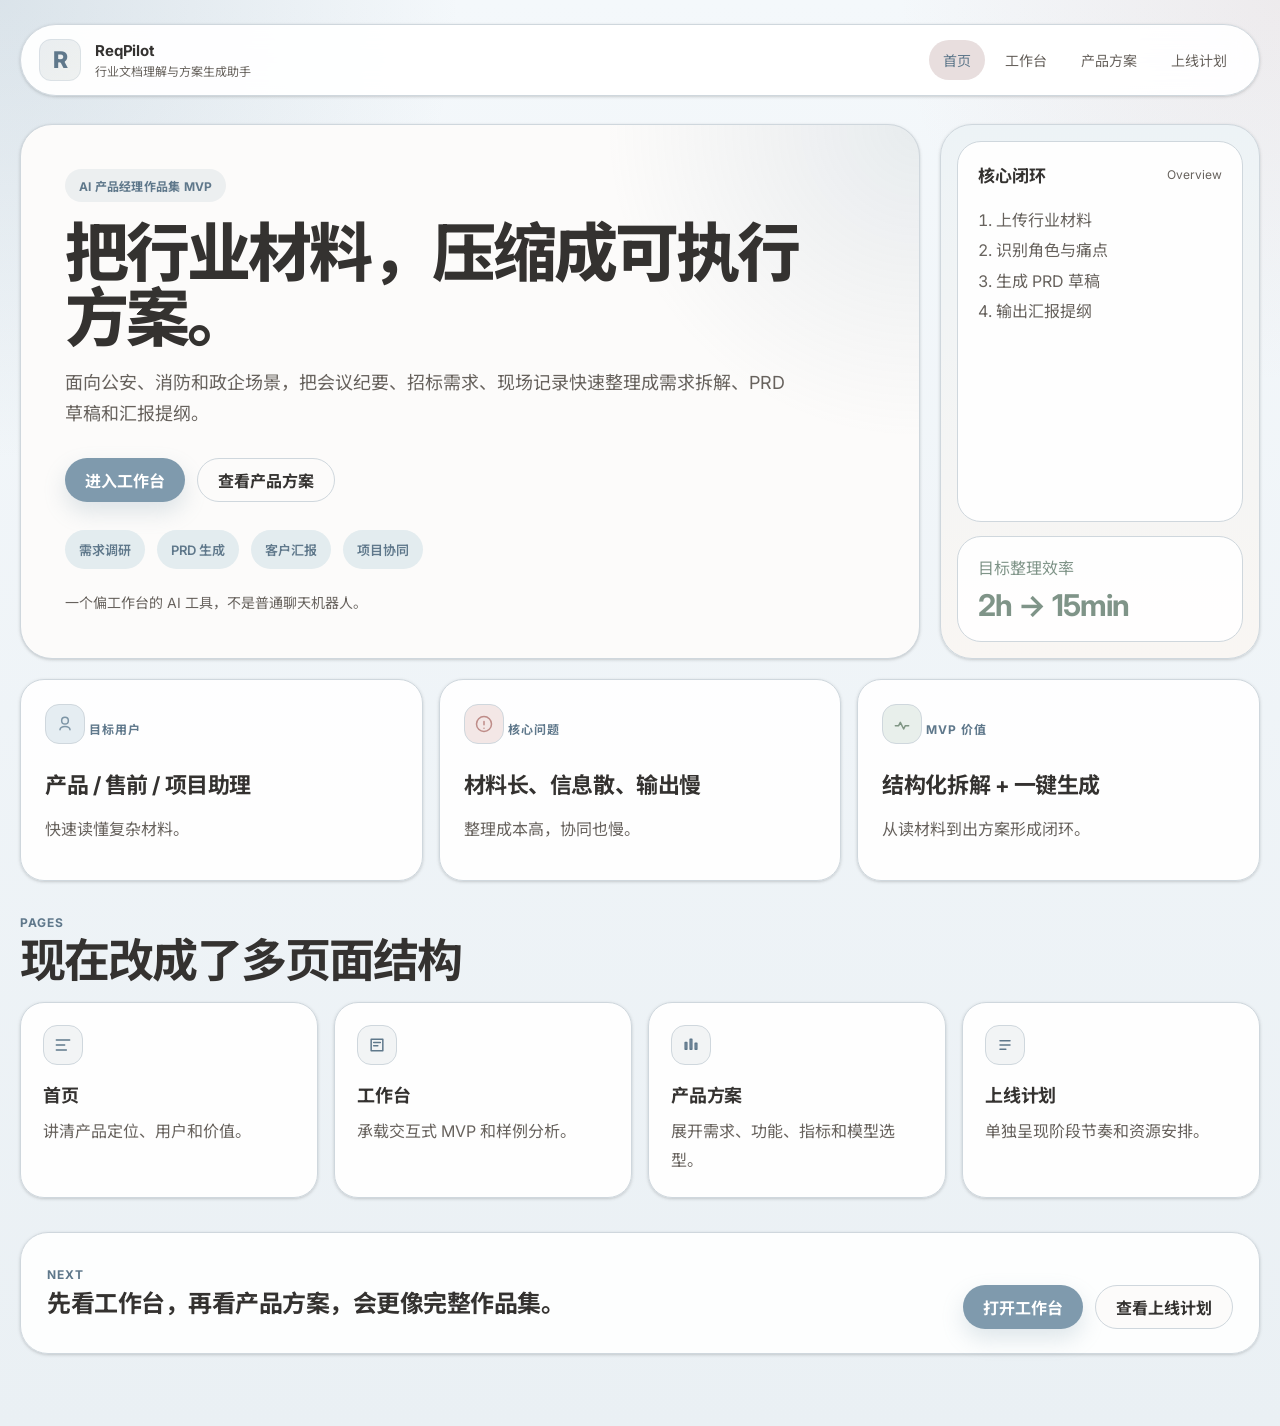
==== reqpilot-mvp/index.html @ fccddc7f "Add files via upload" ====
<!DOCTYPE html>
<html lang="zh-CN">
<head>
  <meta charset="UTF-8" />
  <meta name="viewport" content="width=device-width, initial-scale=1.0" />
  <title>ReqPilot | 行业文档理解与方案生成助手</title>
  <meta
    name="description"
    content="ReqPilot 是一个面向政企、公安、消防场景的行业文档理解与方案生成助手。"
  />
  <link rel="preconnect" href="https://fonts.googleapis.com" />
  <link rel="preconnect" href="https://fonts.gstatic.com" crossorigin />
  <link
    href="https://fonts.googleapis.com/css2?family=Inter:wght@400;500;600;700;800&family=Noto+Sans+SC:wght@400;500;700;900&display=swap"
    rel="stylesheet"
  />
  <link rel="stylesheet" href="./styles.css" />
</head>
<body>
  <div class="page-shell">
    <header class="topbar">
      <div class="brand">
        <div class="brand-mark">R</div>
        <div>
          <p>ReqPilot</p>
          <span>行业文档理解与方案生成助手</span>
        </div>
      </div>
      <nav class="topnav">
        <a class="is-current" href="./index.html">首页</a>
        <a href="./workspace.html">工作台</a>
        <a href="./product.html">产品方案</a>
        <a href="./roadmap.html">上线计划</a>
      </nav>
    </header>

    <main>
      <section class="hero">
        <div class="hero-copy">
          <div class="eyebrow">AI 产品经理作品集 MVP</div>
          <h1>把行业材料，压缩成可执行方案。</h1>
          <p class="hero-summary">
            面向公安、消防和政企场景，把会议纪要、招标需求、现场记录快速整理成需求拆解、PRD 草稿和汇报提纲。
          </p>
          <div class="hero-actions">
            <a class="button primary" href="./workspace.html">进入工作台</a>
            <a class="button secondary" href="./product.html">查看产品方案</a>
          </div>
          <div class="hero-chips">
            <span>需求调研</span>
            <span>PRD 生成</span>
            <span>客户汇报</span>
            <span>项目协同</span>
          </div>
          <div class="hero-footnote">
            一个偏工作台的 AI 工具，不是普通聊天机器人。
          </div>
        </div>

        <aside class="hero-panel">
          <div class="hero-panel-card">
            <div class="panel-header">
              <strong>核心闭环</strong>
              <span>Overview</span>
            </div>
            <ol>
              <li>上传行业材料</li>
              <li>识别角色与痛点</li>
              <li>生成 PRD 草稿</li>
              <li>输出汇报提纲</li>
            </ol>
          </div>
          <div class="hero-panel-meter">
            <span>目标整理效率</span>
            <strong>2h → 15min</strong>
          </div>
        </aside>
      </section>

      <section class="signal-grid">
        <article class="signal-card">
          <div class="signal-icon icon-user">
            <svg viewBox="0 0 24 24" aria-hidden="true"><path d="M12 12a4 4 0 1 0-4-4 4 4 0 0 0 4 4M6 19c0-2.3 2.7-4 6-4s6 1.7 6 4"/></svg>
          </div>
          <span>目标用户</span>
          <strong>产品 / 售前 / 项目助理</strong>
          <p>快速读懂复杂材料。</p>
        </article>
        <article class="signal-card">
          <div class="signal-icon icon-pain">
            <svg viewBox="0 0 24 24" aria-hidden="true"><path d="M12 9v4M12 17h.01M12 3a9 9 0 1 0 9 9 9 9 0 0 0-9-9Z"/></svg>
          </div>
          <span>核心问题</span>
          <strong>材料长、信息散、输出慢</strong>
          <p>整理成本高，协同也慢。</p>
        </article>
        <article class="signal-card">
          <div class="signal-icon icon-value">
            <svg viewBox="0 0 24 24" aria-hidden="true"><path d="M4 14h4l2-4 4 8 2-4h4"/></svg>
          </div>
          <span>MVP 价值</span>
          <strong>结构化拆解 + 一键生成</strong>
          <p>从读材料到出方案形成闭环。</p>
        </article>
      </section>

      <section class="content-section">
        <div class="section-heading">
          <div>
            <p class="section-kicker">Pages</p>
            <h2>现在改成了多页面结构</h2>
          </div>
        </div>

        <div class="bullet-grid">
          <article class="section-card">
            <div class="logic-icon">
              <svg viewBox="0 0 24 24" aria-hidden="true"><path d="M4 6h16M4 12h10M4 18h12"/></svg>
            </div>
            <strong>首页</strong>
            <p>讲清产品定位、用户和价值。</p>
          </article>
          <article class="section-card">
            <div class="logic-icon">
              <svg viewBox="0 0 24 24" aria-hidden="true"><path d="M5 5h14v14H5zM8 9h8M8 13h5"/></svg>
            </div>
            <strong>工作台</strong>
            <p>承载交互式 MVP 和样例分析。</p>
          </article>
          <article class="section-card">
            <div class="logic-icon">
              <svg viewBox="0 0 24 24" aria-hidden="true"><path d="M5 17h2V9H5zm6 0h2V5h-2zm6 0h2v-7h-2z"/></svg>
            </div>
            <strong>产品方案</strong>
            <p>展开需求、功能、指标和模型选型。</p>
          </article>
          <article class="section-card">
            <div class="logic-icon">
              <svg viewBox="0 0 24 24" aria-hidden="true"><path d="M6 7h12M6 12h12M6 17h7"/></svg>
            </div>
            <strong>上线计划</strong>
            <p>单独呈现阶段节奏和资源安排。</p>
          </article>
        </div>
      </section>

      <section class="cta-band">
        <div>
          <p class="section-kicker">Next</p>
          <h3>先看工作台，再看产品方案，会更像完整作品集。</h3>
        </div>
        <div class="hero-actions">
          <a class="button primary" href="./workspace.html">打开工作台</a>
          <a class="button secondary" href="./roadmap.html">查看上线计划</a>
        </div>
      </section>
    </main>
  </div>
</body>
</html>
---- reqpilot-mvp/styles.css ----
:root {
  --bg: #eaf0f4;
  --surface: #fcfbfa;
  --surface-alt: #e8edf1;
  --surface-soft: #eef3f1;
  --text: #343230;
  --muted: #67625d;
  --line: #cfd7dd;
  --line-strong: #bdc6ce;
  --blue: #7f9aad;
  --blue-deep: #5f788b;
  --green: #7f9488;
  --yellow: #c7ad8d;
  --red: #be8c88;
  --shadow-sm: 0 1px 2px rgba(60, 64, 67, 0.12), 0 1px 3px 1px rgba(60, 64, 67, 0.08);
  --shadow-md: 0 2px 6px rgba(60, 64, 67, 0.16), 0 8px 24px rgba(60, 64, 67, 0.08);
  --radius-xl: 28px;
  --radius-lg: 20px;
  --radius-md: 14px;
  --radius-sm: 10px;
}

* {
  box-sizing: border-box;
}

html {
  scroll-behavior: smooth;
}

body {
  margin: 0;
  min-height: 100vh;
  color: var(--text);
  background:
    radial-gradient(circle at top left, rgba(127, 154, 173, 0.22), transparent 24%),
    radial-gradient(circle at top right, rgba(190, 140, 136, 0.12), transparent 20%),
    linear-gradient(180deg, #f4f8fb 0%, var(--bg) 100%);
  font-family: "Inter", "Noto Sans SC", "Segoe UI", sans-serif;
}

button,
input,
select,
textarea {
  font: inherit;
}

button {
  cursor: pointer;
  border: 0;
}

a {
  color: inherit;
  text-decoration: none;
}

.page-shell {
  width: min(1240px, calc(100vw - 40px));
  margin: 0 auto;
  padding: 24px 0 72px;
}

.topbar,
.signal-card,
.input-panel,
.output-panel,
.logic-card,
.ops-card,
.timeline article,
.hero-copy,
.hero-panel {
  background: rgba(255, 255, 255, 0.94);
  border: 1px solid var(--line);
  box-shadow: var(--shadow-sm);
}

.topbar {
  position: sticky;
  top: 16px;
  z-index: 20;
  display: flex;
  align-items: center;
  justify-content: space-between;
  gap: 20px;
  margin-bottom: 28px;
  padding: 14px 18px;
  border-radius: 999px;
  backdrop-filter: blur(14px);
}

.brand {
  display: flex;
  align-items: center;
  gap: 14px;
}

.brand-mark {
  position: relative;
  display: grid;
  width: 42px;
  height: 42px;
  place-items: center;
  border-radius: 12px;
  color: var(--blue-deep);
  background: linear-gradient(135deg, rgba(125, 149, 166, 0.16), rgba(127, 149, 132, 0.12));
  font-size: 23px;
  font-weight: 800;
}

.brand-mark::after {
  content: "";
  position: absolute;
  inset: 0;
  border-radius: inherit;
  border: 1px solid rgba(125, 149, 166, 0.16);
}

.brand p,
.brand span,
.eyebrow,
.signal-card span,
.panel-header span,
.section-kicker,
.ops-card span,
.timeline article span {
  margin: 0;
}

.brand p {
  font-size: 15px;
  font-weight: 700;
  letter-spacing: -0.01em;
}

.brand span {
  color: var(--muted);
  font-size: 12px;
}

.topnav {
  display: flex;
  gap: 6px;
}

.topnav a {
  padding: 10px 14px;
  border-radius: 999px;
  color: var(--muted);
  font-size: 14px;
  transition: background 0.18s ease, color 0.18s ease;
}

.topnav a:hover {
  color: var(--blue);
  background: #edf1f4;
}

.topnav a.is-current {
  color: var(--blue-deep);
  background: #e8dede;
}

.hero {
  display: grid;
  grid-template-columns: minmax(0, 1.28fr) 320px;
  gap: 20px;
  align-items: stretch;
  margin-bottom: 20px;
}

.hero-copy,
.hero-panel {
  border-radius: 32px;
}

.hero-copy {
  padding: 44px;
  background:
    radial-gradient(circle at top right, rgba(127, 154, 173, 0.16), transparent 30%),
    var(--surface);
}

.eyebrow {
  display: inline-flex;
  padding: 8px 14px;
  border-radius: 999px;
  color: var(--blue-deep);
  background: rgba(125, 149, 166, 0.12);
  font-size: 12px;
  font-weight: 700;
  letter-spacing: 0.02em;
}

.hero h1 {
  margin: 18px 0 16px;
  max-width: 760px;
  font-size: clamp(40px, 5vw, 68px);
  line-height: 1.02;
  letter-spacing: -0.045em;
  font-weight: 800;
}

.hero-summary {
  max-width: 720px;
  margin: 0;
  color: var(--muted);
  font-size: 18px;
  line-height: 1.75;
}

.hero-actions,
.hero-chips,
.sample-switches,
.output-tabs,
.quick-actions {
  display: flex;
  flex-wrap: wrap;
  gap: 12px;
}

.hero-actions {
  margin-top: 28px;
}

.button {
  display: inline-flex;
  align-items: center;
  justify-content: center;
  min-height: 44px;
  padding: 0 20px;
  border-radius: 999px;
  font-weight: 700;
  transition: transform 0.18s ease, box-shadow 0.18s ease, background 0.18s ease, border-color 0.18s ease;
}

.button:hover,
.sample-btn:hover,
.tab:hover,
.upload-button:hover {
  transform: translateY(-1px);
}

.button.primary {
  color: white;
  background: var(--blue);
  box-shadow: 0 10px 22px rgba(127, 154, 173, 0.24);
}

.button.primary:hover {
  background: var(--blue-deep);
}

.button.secondary,
.button.ghost,
.sample-btn,
.tab,
.upload-button {
  border: 1px solid var(--line);
  background: rgba(252, 251, 250, 0.96);
}

.button.secondary {
  color: var(--text);
}

.button.ghost {
  color: var(--muted);
}

.hero-chips {
  margin-top: 28px;
}

.hero-footnote {
  margin-top: 22px;
  color: var(--muted);
  font-size: 14px;
  line-height: 1.7;
}

.hero-chips span,
.sample-btn,
.tab,
.upload-button {
  padding: 10px 14px;
  border-radius: 999px;
  font-size: 13px;
  font-weight: 600;
}

.hero-chips span {
  color: var(--blue-deep);
  background: #e3ecef;
}

.hero-panel {
  display: grid;
  grid-template-rows: 1fr auto;
  gap: 14px;
  padding: 16px;
  background: linear-gradient(180deg, #edf3f6 0%, #f9f6f3 100%);
}

.hero-panel-card,
.hero-panel-meter {
  border: 1px solid var(--line);
  border-radius: 24px;
  background: rgba(255, 255, 255, 0.94);
}

.hero-panel-card {
  padding: 20px;
}

.panel-header {
  display: flex;
  align-items: center;
  justify-content: space-between;
  margin-bottom: 18px;
}

.panel-header strong {
  font-size: 17px;
}

.panel-header span {
  color: var(--muted);
  font-size: 12px;
}

.hero-panel-card ol {
  margin: 0;
  padding-left: 18px;
  color: var(--muted);
  line-height: 1.9;
}

.hero-panel-meter {
  padding: 18px 20px;
  color: var(--green);
}

.hero-panel-meter strong {
  display: block;
  margin-top: 8px;
  font-size: 30px;
  letter-spacing: -0.03em;
}

.signal-grid,
.logic-grid,
.ops-grid {
  display: grid;
  gap: 16px;
}

.signal-grid {
  grid-template-columns: repeat(3, minmax(0, 1fr));
  margin-bottom: 30px;
}

.signal-card,
.logic-card,
.ops-card,
.input-panel,
.output-panel,
.timeline article {
  border-radius: 24px;
}

.signal-card {
  padding: 24px;
}

.signal-card span {
  color: var(--blue-deep);
  font-size: 12px;
  font-weight: 700;
  letter-spacing: 0.08em;
  text-transform: uppercase;
}

.signal-card strong {
  display: block;
  margin: 12px 0 8px;
  font-size: 22px;
  line-height: 1.25;
  letter-spacing: -0.02em;
}

.signal-icon,
.logic-icon {
  display: inline-grid;
  width: 40px;
  height: 40px;
  place-items: center;
  margin-bottom: 16px;
  border-radius: 14px;
  border: 1px solid var(--line);
  background: #f2f4f5;
  color: var(--blue-deep);
}

.signal-icon svg,
.logic-icon svg {
  width: 20px;
  height: 20px;
  fill: none;
  stroke: currentColor;
  stroke-width: 1.8;
  stroke-linecap: round;
  stroke-linejoin: round;
}

.icon-user {
  color: #7d95a6;
  background: #e5edf2;
}

.icon-pain {
  color: #be8c88;
  background: #f3e7e6;
}

.icon-value {
  color: #7f9584;
  background: #e8efeb;
}

.signal-card p,
.logic-card p,
.ops-card p,
.upload-hint,
.summary-banner small,
.editable-sheet,
.timeline article p,
#analysis-cards li,
.ops-card li {
  color: var(--muted);
}

.workspace,
.logic,
.launch-plan {
  margin-top: 34px;
}

.page-hero {
  display: flex;
  align-items: flex-end;
  justify-content: space-between;
  gap: 24px;
  margin-bottom: 24px;
  padding: 8px 2px 0;
}

.page-hero h1 {
  margin: 6px 0 0;
  font-size: clamp(34px, 4.8vw, 58px);
  line-height: 1.04;
  letter-spacing: -0.04em;
}

.page-summary {
  max-width: 760px;
  margin: 16px 0 0;
  color: var(--muted);
  font-size: 17px;
  line-height: 1.75;
}

.content-section {
  margin-top: 34px;
}

.summary-strip {
  display: grid;
  grid-template-columns: repeat(5, minmax(0, 1fr));
  gap: 16px;
  margin-bottom: 22px;
}

.mini-stat {
  padding: 18px 20px;
  border: 1px solid var(--line);
  border-radius: 20px;
  background: rgba(255, 255, 255, 0.95);
  box-shadow: var(--shadow-sm);
}

.mini-stat span {
  display: block;
  color: var(--muted);
  font-size: 12px;
  font-weight: 700;
  letter-spacing: 0.06em;
  text-transform: uppercase;
}

.mini-stat strong {
  display: block;
  margin-top: 10px;
  font-size: 24px;
  line-height: 1.2;
  letter-spacing: -0.02em;
}

.bullet-grid {
  display: grid;
  grid-template-columns: repeat(4, minmax(0, 1fr));
  gap: 16px;
}

.section-card {
  padding: 22px;
  border: 1px solid var(--line);
  border-radius: 24px;
  background: rgba(255, 255, 255, 0.95);
  box-shadow: var(--shadow-sm);
}

.section-card strong {
  display: block;
  margin-bottom: 10px;
  font-size: 18px;
  letter-spacing: -0.01em;
}

.section-card p {
  margin: 0;
  color: var(--muted);
  line-height: 1.8;
}

.cta-band {
  display: flex;
  align-items: center;
  justify-content: space-between;
  gap: 20px;
  margin-top: 34px;
  padding: 24px 26px;
  border: 1px solid var(--line);
  border-radius: 28px;
  background: rgba(255, 255, 255, 0.92);
  box-shadow: var(--shadow-sm);
}

.cta-band h3 {
  margin: 6px 0 0;
  font-size: 24px;
  line-height: 1.3;
  letter-spacing: -0.02em;
}

.section-heading {
  display: flex;
  align-items: flex-end;
  justify-content: space-between;
  gap: 20px;
  margin-bottom: 18px;
}

.section-kicker {
  color: var(--blue-deep);
  font-size: 12px;
  font-weight: 700;
  letter-spacing: 0.08em;
  text-transform: uppercase;
}

.section-heading h2 {
  margin: 6px 0 0;
  font-size: clamp(30px, 4vw, 46px);
  line-height: 1.05;
  letter-spacing: -0.04em;
}

.workspace-grid {
  display: grid;
  grid-template-columns: 400px minmax(0, 1fr);
  gap: 16px;
  align-items: start;
}

.input-panel,
.output-panel {
  padding: 22px;
}

.panel-toolbar {
  display: flex;
  align-items: center;
  justify-content: space-between;
  gap: 12px;
  margin-bottom: 18px;
}

.panel-toolbar-tight {
  margin-bottom: 14px;
}

.result-actions {
  display: flex;
  flex-wrap: wrap;
  gap: 10px;
}

.compact-btn {
  min-height: 38px;
  padding: 0 14px;
  font-size: 13px;
}

.field-group {
  margin-bottom: 16px;
}

.field-group label {
  display: block;
  margin-bottom: 8px;
  font-size: 14px;
  font-weight: 600;
}

input[type="password"],
select,
textarea {
  width: 100%;
  border: 1px solid var(--line);
  border-radius: 16px;
  background: rgba(255, 255, 255, 0.98);
  padding: 14px 16px;
  color: var(--text);
}

input[type="password"]:focus,
select:focus,
textarea:focus {
  outline: 2px solid rgba(125, 149, 166, 0.18);
  border-color: rgba(125, 149, 166, 0.48);
}

textarea {
  min-height: 340px;
  resize: vertical;
  line-height: 1.75;
}

.upload-button {
  position: relative;
  overflow: hidden;
  color: var(--text);
}

.upload-button input {
  position: absolute;
  inset: 0;
  opacity: 0;
  cursor: pointer;
}

.upload-hint {
  margin-top: 14px;
  font-size: 13px;
  line-height: 1.75;
}

.inline-options {
  display: flex;
  align-items: center;
  justify-content: space-between;
  gap: 12px;
  margin-bottom: 16px;
}

.check-row {
  display: inline-flex;
  align-items: center;
  gap: 8px;
  color: var(--muted);
  font-size: 13px;
}

.check-row input {
  accent-color: var(--blue);
}

.output-tabs {
  margin-bottom: 16px;
}

.tab {
  color: var(--muted);
}

.tab.is-active {
  color: var(--blue-deep);
  border-color: rgba(127, 154, 173, 0.34);
  background: rgba(127, 154, 173, 0.16);
}

.tab-panel {
  display: none;
}

.tab-panel.is-active {
  display: block;
}

.summary-banner {
  display: flex;
  align-items: flex-start;
  justify-content: space-between;
  gap: 14px;
  margin-bottom: 16px;
  padding: 18px 20px;
  border-radius: 20px;
  background: linear-gradient(135deg, rgba(127, 154, 173, 0.15), rgba(243, 231, 230, 0.45));
  border: 1px solid rgba(127, 154, 173, 0.2);
}

.summary-banner span {
  display: block;
  margin-bottom: 8px;
  color: var(--blue-deep);
  font-size: 12px;
  font-weight: 700;
}

.summary-banner strong {
  display: block;
  font-size: 24px;
  line-height: 1.25;
  letter-spacing: -0.02em;
}

.model-hint {
  margin-bottom: 14px;
  padding: 14px 16px;
  border: 1px solid rgba(127, 154, 173, 0.2);
  border-radius: 16px;
  background: rgba(255, 255, 255, 0.9);
  color: var(--muted);
  line-height: 1.75;
}

.card-grid {
  display: grid;
  grid-template-columns: repeat(2, minmax(0, 1fr));
  gap: 14px;
}

.result-card {
  padding: 18px;
  border: 1px solid var(--line);
  border-radius: 20px;
  background: rgba(255, 255, 255, 0.97);
}

.result-card header {
  display: flex;
  align-items: center;
  justify-content: space-between;
  gap: 12px;
  margin-bottom: 12px;
}

.result-card strong {
  font-size: 17px;
}

.result-card span {
  color: var(--blue-deep);
  font-size: 12px;
  font-weight: 700;
}

.result-card ul {
  margin: 0;
  padding-left: 18px;
  line-height: 1.85;
}

.evidence-panel {
  display: grid;
  grid-template-columns: repeat(2, minmax(0, 1fr));
  gap: 14px;
  margin-top: 14px;
}

.evidence-card {
  padding: 18px;
  border: 1px dashed var(--line-strong);
  border-radius: 20px;
  background: rgba(255, 255, 255, 0.88);
}

.evidence-card span {
  display: block;
  margin-bottom: 8px;
  color: var(--blue-deep);
  font-size: 12px;
  font-weight: 700;
  letter-spacing: 0.06em;
  text-transform: uppercase;
}

.evidence-card p {
  margin: 0;
  color: var(--muted);
  line-height: 1.75;
}

.editable-sheet {
  min-height: 540px;
  border: 1px solid var(--line);
  border-radius: 20px;
  background: rgba(255, 255, 255, 0.98);
  padding: 22px;
  white-space: pre-wrap;
  line-height: 1.9;
}

.editable-sheet:focus {
  outline: 2px solid rgba(125, 149, 166, 0.18);
  border-color: rgba(125, 149, 166, 0.4);
}

.ops-grid {
  grid-template-columns: repeat(2, minmax(0, 1fr));
}

.ops-card {
  padding: 20px;
}

.ops-card span {
  display: block;
  color: var(--blue-deep);
  font-size: 12px;
  font-weight: 700;
  letter-spacing: 0.08em;
  text-transform: uppercase;
}

.ops-card strong {
  display: block;
  margin: 10px 0;
  font-size: 22px;
  line-height: 1.24;
  letter-spacing: -0.02em;
}

.ops-card ul {
  margin: 12px 0 0;
  padding-left: 18px;
  line-height: 1.85;
}

.logic-grid {
  grid-template-columns: repeat(4, minmax(0, 1fr));
}

.logic-card {
  padding: 20px;
}

.logic-card strong {
  display: block;
  margin-bottom: 10px;
  font-size: 18px;
  letter-spacing: -0.01em;
}

.logic-card p {
  margin: 0;
}

.timeline {
  display: grid;
  grid-template-columns: repeat(4, minmax(0, 1fr));
  gap: 16px;
}

.timeline article {
  padding: 22px;
}

.timeline article span {
  display: inline-block;
  padding: 8px 12px;
  border-radius: 999px;
  color: var(--green);
  background: rgba(127, 149, 132, 0.14);
  font-size: 12px;
  font-weight: 700;
}

.timeline article strong {
  display: block;
  margin: 16px 0 10px;
  font-size: 22px;
  letter-spacing: -0.02em;
}

.toast {
  position: fixed;
  right: 20px;
  bottom: 20px;
  padding: 12px 16px;
  border-radius: 14px;
  color: white;
  background: #1f1f1f;
  box-shadow: var(--shadow-md);
  opacity: 0;
  transform: translateY(16px);
  transition: opacity 0.2s ease, transform 0.2s ease;
}

.toast.show {
  opacity: 1;
  transform: translateY(0);
}

@media (max-width: 1120px) {
  .workspace-grid,
  .hero {
    grid-template-columns: 1fr;
  }

  .summary-strip,
  .signal-grid,
  .bullet-grid,
  .logic-grid,
  .timeline,
  .ops-grid {
    grid-template-columns: repeat(2, minmax(0, 1fr));
  }

  .page-hero,
  .cta-band {
    flex-direction: column;
    align-items: flex-start;
  }
}

@media (max-width: 760px) {
  .page-shell {
    width: min(100vw - 24px, 1240px);
    padding-top: 12px;
  }

  .topbar,
  .section-heading {
    flex-direction: column;
    align-items: flex-start;
    border-radius: 24px;
  }

  .hero-copy,
  .input-panel,
  .output-panel {
    padding: 18px;
  }

  .signal-grid,
  .bullet-grid,
  .logic-grid,
  .timeline,
  .card-grid,
  .summary-strip,
  .evidence-panel,
  .ops-grid {
    grid-template-columns: 1fr;
  }

  .topnav {
    flex-wrap: wrap;
  }
}
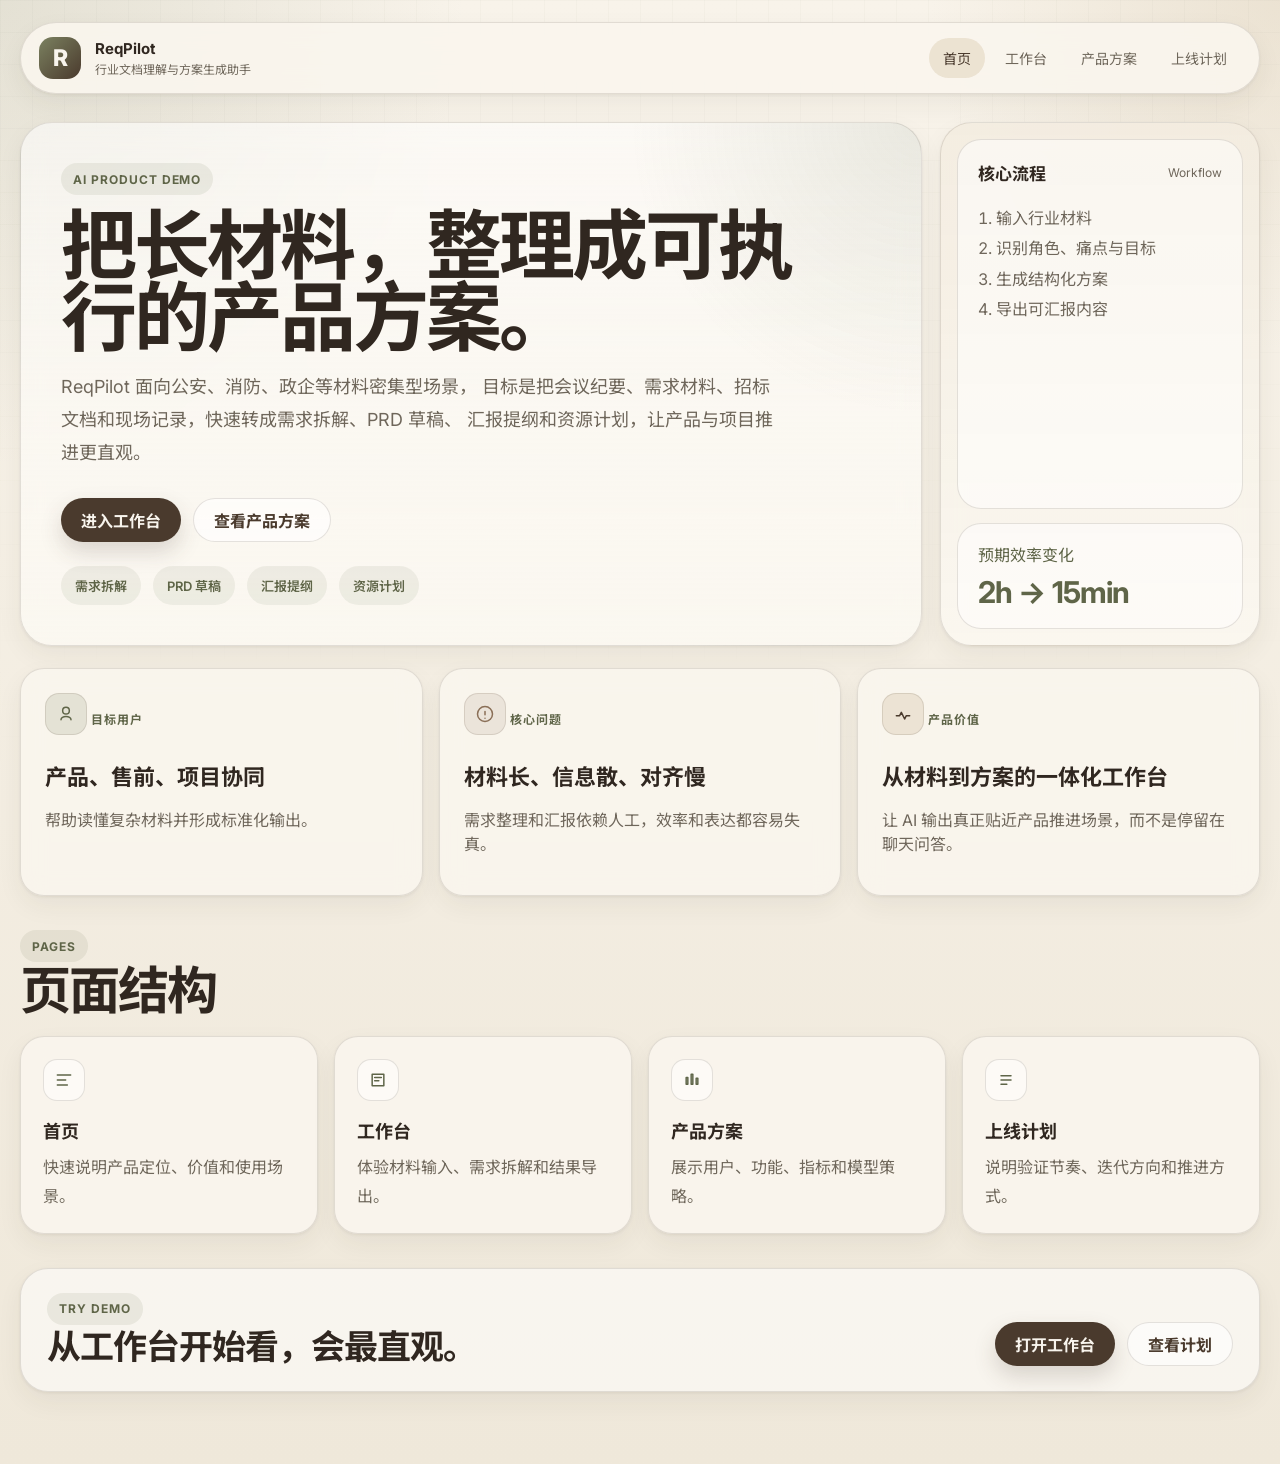
==== commit 4c59535a: "Add files via upload" ====
--- a/reqpilot-mvp/index.html
+++ b/reqpilot-mvp/index.html
@@ -6,12 +6,12 @@
   <title>ReqPilot | 行业文档理解与方案生成助手</title>
   <meta
     name="description"
-    content="ReqPilot 是一个面向政企、公安、消防场景的行业文档理解与方案生成助手。"
+    content="ReqPilot 是一个面向政企、公安、消防等场景的行业文档理解与方案生成助手。"
   />
   <link rel="preconnect" href="https://fonts.googleapis.com" />
   <link rel="preconnect" href="https://fonts.gstatic.com" crossorigin />
   <link
-    href="https://fonts.googleapis.com/css2?family=Inter:wght@400;500;600;700;800&family=Noto+Sans+SC:wght@400;500;700;900&display=swap"
+    href="https://fonts.googleapis.com/css2?family=Cormorant+Garamond:wght@500;600;700&family=Inter:wght@400;500;600;700;800&family=Noto+Sans+SC:wght@400;500;700;900&display=swap"
     rel="stylesheet"
   />
   <link rel="stylesheet" href="./styles.css" />
@@ -37,41 +37,40 @@
     <main>
       <section class="hero">
         <div class="hero-copy">
-          <div class="eyebrow">AI 产品经理作品集 MVP</div>
-          <h1>把行业材料，压缩成可执行方案。</h1>
+          <div class="eyebrow">AI Product Demo</div>
+          <h1>把长材料，整理成可执行的产品方案。</h1>
           <p class="hero-summary">
-            面向公安、消防和政企场景，把会议纪要、招标需求、现场记录快速整理成需求拆解、PRD 草稿和汇报提纲。
+            ReqPilot 面向公安、消防、政企等材料密集型场景，
+            目标是把会议纪要、需求材料、招标文档和现场记录，快速转成需求拆解、PRD 草稿、
+            汇报提纲和资源计划，让产品与项目推进更直观。
           </p>
           <div class="hero-actions">
             <a class="button primary" href="./workspace.html">进入工作台</a>
             <a class="button secondary" href="./product.html">查看产品方案</a>
           </div>
           <div class="hero-chips">
-            <span>需求调研</span>
-            <span>PRD 生成</span>
-            <span>客户汇报</span>
-            <span>项目协同</span>
-          </div>
-          <div class="hero-footnote">
-            一个偏工作台的 AI 工具，不是普通聊天机器人。
+            <span>需求拆解</span>
+            <span>PRD 草稿</span>
+            <span>汇报提纲</span>
+            <span>资源计划</span>
           </div>
         </div>
 
         <aside class="hero-panel">
           <div class="hero-panel-card">
             <div class="panel-header">
-              <strong>核心闭环</strong>
-              <span>Overview</span>
+              <strong>核心流程</strong>
+              <span>Workflow</span>
             </div>
             <ol>
-              <li>上传行业材料</li>
-              <li>识别角色与痛点</li>
-              <li>生成 PRD 草稿</li>
-              <li>输出汇报提纲</li>
+              <li>输入行业材料</li>
+              <li>识别角色、痛点与目标</li>
+              <li>生成结构化方案</li>
+              <li>导出可汇报内容</li>
             </ol>
           </div>
           <div class="hero-panel-meter">
-            <span>目标整理效率</span>
+            <span>预期效率变化</span>
             <strong>2h → 15min</strong>
           </div>
         </aside>
@@ -83,24 +82,24 @@
             <svg viewBox="0 0 24 24" aria-hidden="true"><path d="M12 12a4 4 0 1 0-4-4 4 4 0 0 0 4 4M6 19c0-2.3 2.7-4 6-4s6 1.7 6 4"/></svg>
           </div>
           <span>目标用户</span>
-          <strong>产品 / 售前 / 项目助理</strong>
-          <p>快速读懂复杂材料。</p>
+          <strong>产品、售前、项目协同</strong>
+          <p>帮助读懂复杂材料并形成标准化输出。</p>
         </article>
         <article class="signal-card">
           <div class="signal-icon icon-pain">
             <svg viewBox="0 0 24 24" aria-hidden="true"><path d="M12 9v4M12 17h.01M12 3a9 9 0 1 0 9 9 9 9 0 0 0-9-9Z"/></svg>
           </div>
           <span>核心问题</span>
-          <strong>材料长、信息散、输出慢</strong>
-          <p>整理成本高，协同也慢。</p>
+          <strong>材料长、信息散、对齐慢</strong>
+          <p>需求整理和汇报依赖人工，效率和表达都容易失真。</p>
         </article>
         <article class="signal-card">
           <div class="signal-icon icon-value">
             <svg viewBox="0 0 24 24" aria-hidden="true"><path d="M4 14h4l2-4 4 8 2-4h4"/></svg>
           </div>
-          <span>MVP 价值</span>
-          <strong>结构化拆解 + 一键生成</strong>
-          <p>从读材料到出方案形成闭环。</p>
+          <span>产品价值</span>
+          <strong>从材料到方案的一体化工作台</strong>
+          <p>让 AI 输出真正贴近产品推进场景，而不是停留在聊天问答。</p>
         </article>
       </section>
 
@@ -108,7 +107,7 @@
         <div class="section-heading">
           <div>
             <p class="section-kicker">Pages</p>
-            <h2>现在改成了多页面结构</h2>
+            <h2>页面结构</h2>
           </div>
         </div>
 
@@ -118,40 +117,40 @@
               <svg viewBox="0 0 24 24" aria-hidden="true"><path d="M4 6h16M4 12h10M4 18h12"/></svg>
             </div>
             <strong>首页</strong>
-            <p>讲清产品定位、用户和价值。</p>
+            <p>快速说明产品定位、价值和使用场景。</p>
           </article>
           <article class="section-card">
             <div class="logic-icon">
               <svg viewBox="0 0 24 24" aria-hidden="true"><path d="M5 5h14v14H5zM8 9h8M8 13h5"/></svg>
             </div>
             <strong>工作台</strong>
-            <p>承载交互式 MVP 和样例分析。</p>
+            <p>体验材料输入、需求拆解和结果导出。</p>
           </article>
           <article class="section-card">
             <div class="logic-icon">
               <svg viewBox="0 0 24 24" aria-hidden="true"><path d="M5 17h2V9H5zm6 0h2V5h-2zm6 0h2v-7h-2z"/></svg>
             </div>
             <strong>产品方案</strong>
-            <p>展开需求、功能、指标和模型选型。</p>
+            <p>展示用户、功能、指标和模型策略。</p>
           </article>
           <article class="section-card">
             <div class="logic-icon">
               <svg viewBox="0 0 24 24" aria-hidden="true"><path d="M6 7h12M6 12h12M6 17h7"/></svg>
             </div>
             <strong>上线计划</strong>
-            <p>单独呈现阶段节奏和资源安排。</p>
+            <p>说明验证节奏、迭代方向和推进方式。</p>
           </article>
         </div>
       </section>
 
       <section class="cta-band">
         <div>
-          <p class="section-kicker">Next</p>
-          <h3>先看工作台，再看产品方案，会更像完整作品集。</h3>
+          <p class="section-kicker">Try Demo</p>
+          <h3>从工作台开始看，会最直观。</h3>
         </div>
         <div class="hero-actions">
           <a class="button primary" href="./workspace.html">打开工作台</a>
-          <a class="button secondary" href="./roadmap.html">查看上线计划</a>
+          <a class="button secondary" href="./roadmap.html">查看计划</a>
         </div>
       </section>
     </main>
--- a/reqpilot-mvp/styles.css
+++ b/reqpilot-mvp/styles.css
@@ -1,23 +1,24 @@
 :root {
-  --bg: #eaf0f4;
-  --surface: #fcfbfa;
-  --surface-alt: #e8edf1;
-  --surface-soft: #eef3f1;
-  --text: #343230;
-  --muted: #67625d;
-  --line: #cfd7dd;
-  --line-strong: #bdc6ce;
-  --blue: #7f9aad;
-  --blue-deep: #5f788b;
-  --green: #7f9488;
-  --yellow: #c7ad8d;
-  --red: #be8c88;
-  --shadow-sm: 0 1px 2px rgba(60, 64, 67, 0.12), 0 1px 3px 1px rgba(60, 64, 67, 0.08);
-  --shadow-md: 0 2px 6px rgba(60, 64, 67, 0.16), 0 8px 24px rgba(60, 64, 67, 0.08);
-  --radius-xl: 28px;
-  --radius-lg: 20px;
-  --radius-md: 14px;
-  --radius-sm: 10px;
+  --bg: #efe8da;
+  --surface: rgba(250, 246, 238, 0.9);
+  --surface-strong: #fbf8f1;
+  --surface-soft: #f2ecdf;
+  --text: #302720;
+  --muted: #6f675b;
+  --line: rgba(92, 82, 68, 0.16);
+  --line-strong: rgba(74, 58, 45, 0.24);
+  --olive: #7b8160;
+  --olive-deep: #5f6548;
+  --rice: #f3ece0;
+  --rice-deep: #dbcdb4;
+  --brown: #4a3a2d;
+  --brown-soft: #8a6f57;
+  --shadow-sm: 0 1px 3px rgba(59, 49, 40, 0.08), 0 10px 26px rgba(59, 49, 40, 0.06);
+  --shadow-md: 0 18px 44px rgba(59, 49, 40, 0.14);
+  --radius-xl: 30px;
+  --radius-lg: 24px;
+  --radius-md: 18px;
+  --radius-sm: 12px;
 }
 
 * {
@@ -33,10 +34,22 @@
   min-height: 100vh;
   color: var(--text);
   background:
-    radial-gradient(circle at top left, rgba(127, 154, 173, 0.22), transparent 24%),
-    radial-gradient(circle at top right, rgba(190, 140, 136, 0.12), transparent 20%),
-    linear-gradient(180deg, #f4f8fb 0%, var(--bg) 100%);
+    radial-gradient(circle at top left, rgba(123, 129, 96, 0.16), transparent 24%),
+    radial-gradient(circle at top right, rgba(219, 205, 180, 0.44), transparent 18%),
+    linear-gradient(180deg, #f8f3ea 0%, var(--bg) 100%);
   font-family: "Inter", "Noto Sans SC", "Segoe UI", sans-serif;
+}
+
+body::before {
+  content: "";
+  position: fixed;
+  inset: 0;
+  pointer-events: none;
+  background:
+    linear-gradient(rgba(123, 129, 96, 0.03) 1px, transparent 1px),
+    linear-gradient(90deg, rgba(123, 129, 96, 0.03) 1px, transparent 1px);
+  background-size: 32px 32px;
+  mask-image: linear-gradient(to bottom, black, transparent 90%);
 }
 
 button,
@@ -57,37 +70,38 @@
 }
 
 .page-shell {
-  width: min(1240px, calc(100vw - 40px));
+  width: min(1240px, calc(100vw - 36px));
   margin: 0 auto;
-  padding: 24px 0 72px;
+  padding: 22px 0 72px;
 }
 
 .topbar,
 .signal-card,
 .input-panel,
 .output-panel,
-.logic-card,
 .ops-card,
 .timeline article,
 .hero-copy,
-.hero-panel {
-  background: rgba(255, 255, 255, 0.94);
+.hero-panel,
+.section-card,
+.guide-card {
+  background: var(--surface);
   border: 1px solid var(--line);
   box-shadow: var(--shadow-sm);
+  backdrop-filter: blur(12px);
 }
 
 .topbar {
   position: sticky;
-  top: 16px;
+  top: 14px;
   z-index: 20;
   display: flex;
   align-items: center;
   justify-content: space-between;
-  gap: 20px;
+  gap: 18px;
   margin-bottom: 28px;
   padding: 14px 18px;
   border-radius: 999px;
-  backdrop-filter: blur(14px);
 }
 
 .brand {
@@ -102,19 +116,11 @@
   width: 42px;
   height: 42px;
   place-items: center;
-  border-radius: 12px;
-  color: var(--blue-deep);
-  background: linear-gradient(135deg, rgba(125, 149, 166, 0.16), rgba(127, 149, 132, 0.12));
+  border-radius: 14px;
+  color: #f8f4ed;
+  background: linear-gradient(135deg, var(--olive), var(--brown));
   font-size: 23px;
   font-weight: 800;
-}
-
-.brand-mark::after {
-  content: "";
-  position: absolute;
-  inset: 0;
-  border-radius: inherit;
-  border: 1px solid rgba(125, 149, 166, 0.16);
 }
 
 .brand p,
@@ -124,14 +130,14 @@
 .panel-header span,
 .section-kicker,
 .ops-card span,
-.timeline article span {
+.timeline article span,
+.guide-card span {
   margin: 0;
 }
 
 .brand p {
   font-size: 15px;
   font-weight: 700;
-  letter-spacing: -0.01em;
 }
 
 .brand span {
@@ -149,25 +155,25 @@
   border-radius: 999px;
   color: var(--muted);
   font-size: 14px;
-  transition: background 0.18s ease, color 0.18s ease;
+  transition: background 0.18s ease, color 0.18s ease, transform 0.18s ease;
 }
 
 .topnav a:hover {
-  color: var(--blue);
-  background: #edf1f4;
+  color: var(--brown);
+  background: rgba(123, 129, 96, 0.12);
+  transform: translateY(-1px);
 }
 
 .topnav a.is-current {
-  color: var(--blue-deep);
-  background: #e8dede;
+  color: var(--brown);
+  background: rgba(219, 205, 180, 0.48);
 }
 
 .hero {
   display: grid;
   grid-template-columns: minmax(0, 1.28fr) 320px;
-  gap: 20px;
-  align-items: stretch;
-  margin-bottom: 20px;
+  gap: 18px;
+  margin-bottom: 22px;
 }
 
 .hero-copy,
@@ -176,30 +182,41 @@
 }
 
 .hero-copy {
-  padding: 44px;
+  padding: 40px;
   background:
-    radial-gradient(circle at top right, rgba(127, 154, 173, 0.16), transparent 30%),
-    var(--surface);
-}
-
-.eyebrow {
+    radial-gradient(circle at top right, rgba(123, 129, 96, 0.14), transparent 28%),
+    linear-gradient(180deg, rgba(255, 255, 255, 0.54), rgba(251, 248, 241, 0.92));
+}
+
+.eyebrow,
+.section-kicker {
   display: inline-flex;
-  padding: 8px 14px;
+  align-items: center;
+  min-height: 32px;
+  padding: 0 12px;
   border-radius: 999px;
-  color: var(--blue-deep);
-  background: rgba(125, 149, 166, 0.12);
+  color: var(--olive-deep);
+  background: rgba(123, 129, 96, 0.12);
   font-size: 12px;
   font-weight: 700;
-  letter-spacing: 0.02em;
+  letter-spacing: 0.08em;
+  text-transform: uppercase;
+}
+
+.hero h1,
+.page-hero h1,
+.section-heading h2,
+.cta-band h3 {
+  font-family: "Cormorant Garamond", "Noto Sans SC", serif;
 }
 
 .hero h1 {
-  margin: 18px 0 16px;
+  margin: 18px 0 14px;
   max-width: 760px;
-  font-size: clamp(40px, 5vw, 68px);
-  line-height: 1.02;
-  letter-spacing: -0.045em;
-  font-weight: 800;
+  font-size: clamp(48px, 6vw, 76px);
+  line-height: 0.95;
+  letter-spacing: -0.04em;
+  font-weight: 700;
 }
 
 .hero-summary {
@@ -207,14 +224,15 @@
   margin: 0;
   color: var(--muted);
   font-size: 18px;
-  line-height: 1.75;
+  line-height: 1.82;
 }
 
 .hero-actions,
 .hero-chips,
 .sample-switches,
 .output-tabs,
-.quick-actions {
+.quick-actions,
+.result-actions {
   display: flex;
   flex-wrap: wrap;
   gap: 12px;
@@ -232,7 +250,7 @@
   padding: 0 20px;
   border-radius: 999px;
   font-weight: 700;
-  transition: transform 0.18s ease, box-shadow 0.18s ease, background 0.18s ease, border-color 0.18s ease;
+  transition: transform 0.18s ease, box-shadow 0.18s ease, background 0.18s ease;
 }
 
 .button:hover,
@@ -243,13 +261,13 @@
 }
 
 .button.primary {
-  color: white;
-  background: var(--blue);
-  box-shadow: 0 10px 22px rgba(127, 154, 173, 0.24);
+  color: #f8f4ed;
+  background: var(--brown);
+  box-shadow: 0 10px 22px rgba(74, 58, 45, 0.18);
 }
 
 .button.primary:hover {
-  background: var(--blue-deep);
+  background: #3f3227;
 }
 
 .button.secondary,
@@ -258,26 +276,16 @@
 .tab,
 .upload-button {
   border: 1px solid var(--line);
-  background: rgba(252, 251, 250, 0.96);
-}
-
-.button.secondary {
-  color: var(--text);
-}
-
+  background: rgba(255, 255, 255, 0.6);
+}
+
+.button.secondary,
 .button.ghost {
-  color: var(--muted);
+  color: var(--brown);
 }
 
 .hero-chips {
-  margin-top: 28px;
-}
-
-.hero-footnote {
-  margin-top: 22px;
-  color: var(--muted);
-  font-size: 14px;
-  line-height: 1.7;
+  margin-top: 24px;
 }
 
 .hero-chips span,
@@ -291,8 +299,8 @@
 }
 
 .hero-chips span {
-  color: var(--blue-deep);
-  background: #e3ecef;
+  color: var(--olive-deep);
+  background: rgba(123, 129, 96, 0.1);
 }
 
 .hero-panel {
@@ -300,14 +308,14 @@
   grid-template-rows: 1fr auto;
   gap: 14px;
   padding: 16px;
-  background: linear-gradient(180deg, #edf3f6 0%, #f9f6f3 100%);
+  background: linear-gradient(180deg, rgba(243, 236, 224, 0.94), rgba(251, 248, 241, 0.86));
 }
 
 .hero-panel-card,
 .hero-panel-meter {
   border: 1px solid var(--line);
   border-radius: 24px;
-  background: rgba(255, 255, 255, 0.94);
+  background: rgba(255, 255, 255, 0.5);
 }
 
 .hero-panel-card {
@@ -339,7 +347,7 @@
 
 .hero-panel-meter {
   padding: 18px 20px;
-  color: var(--green);
+  color: var(--olive-deep);
 }
 
 .hero-panel-meter strong {
@@ -350,8 +358,8 @@
 }
 
 .signal-grid,
-.logic-grid,
-.ops-grid {
+.ops-grid,
+.guide-strip {
   display: grid;
   gap: 16px;
 }
@@ -362,11 +370,12 @@
 }
 
 .signal-card,
-.logic-card,
 .ops-card,
 .input-panel,
 .output-panel,
-.timeline article {
+.timeline article,
+.section-card,
+.guide-card {
   border-radius: 24px;
 }
 
@@ -374,8 +383,10 @@
   padding: 24px;
 }
 
-.signal-card span {
-  color: var(--blue-deep);
+.signal-card span,
+.ops-card span,
+.guide-card span {
+  color: var(--olive-deep);
   font-size: 12px;
   font-weight: 700;
   letter-spacing: 0.08em;
@@ -386,21 +397,20 @@
   display: block;
   margin: 12px 0 8px;
   font-size: 22px;
-  line-height: 1.25;
-  letter-spacing: -0.02em;
+  line-height: 1.3;
 }
 
 .signal-icon,
 .logic-icon {
   display: inline-grid;
-  width: 40px;
-  height: 40px;
+  width: 42px;
+  height: 42px;
   place-items: center;
   margin-bottom: 16px;
   border-radius: 14px;
   border: 1px solid var(--line);
-  background: #f2f4f5;
-  color: var(--blue-deep);
+  background: rgba(255, 255, 255, 0.52);
+  color: var(--olive-deep);
 }
 
 .signal-icon svg,
@@ -415,35 +425,37 @@
 }
 
 .icon-user {
-  color: #7d95a6;
-  background: #e5edf2;
+  color: var(--olive-deep);
+  background: rgba(123, 129, 96, 0.16);
 }
 
 .icon-pain {
-  color: #be8c88;
-  background: #f3e7e6;
+  color: var(--brown-soft);
+  background: rgba(138, 111, 87, 0.12);
 }
 
 .icon-value {
-  color: #7f9584;
-  background: #e8efeb;
+  color: var(--brown);
+  background: rgba(219, 205, 180, 0.44);
 }
 
 .signal-card p,
-.logic-card p,
+.section-card p,
 .ops-card p,
 .upload-hint,
 .summary-banner small,
 .editable-sheet,
 .timeline article p,
 #analysis-cards li,
-.ops-card li {
+.ops-card li,
+.guide-card p,
+.page-summary {
   color: var(--muted);
 }
 
 .workspace,
-.logic,
-.launch-plan {
+.launch-plan,
+.content-section {
   margin-top: 34px;
 }
 
@@ -453,26 +465,41 @@
   justify-content: space-between;
   gap: 24px;
   margin-bottom: 24px;
-  padding: 8px 2px 0;
 }
 
 .page-hero h1 {
-  margin: 6px 0 0;
-  font-size: clamp(34px, 4.8vw, 58px);
-  line-height: 1.04;
+  margin: 8px 0 0;
+  font-size: clamp(40px, 5vw, 64px);
+  line-height: 0.98;
   letter-spacing: -0.04em;
+  font-weight: 700;
 }
 
 .page-summary {
   max-width: 760px;
-  margin: 16px 0 0;
-  color: var(--muted);
+  margin: 14px 0 0;
   font-size: 17px;
+  line-height: 1.8;
+}
+
+.guide-strip {
+  grid-template-columns: repeat(3, minmax(0, 1fr));
+  margin-bottom: 20px;
+}
+
+.guide-card {
+  padding: 20px;
+}
+
+.guide-card strong {
+  display: block;
+  margin: 10px 0 8px;
+  font-size: 20px;
+}
+
+.guide-card p {
+  margin: 0;
   line-height: 1.75;
-}
-
-.content-section {
-  margin-top: 34px;
 }
 
 .summary-strip {
@@ -486,7 +513,7 @@
   padding: 18px 20px;
   border: 1px solid var(--line);
   border-radius: 20px;
-  background: rgba(255, 255, 255, 0.95);
+  background: rgba(255, 255, 255, 0.58);
   box-shadow: var(--shadow-sm);
 }
 
@@ -515,22 +542,16 @@
 
 .section-card {
   padding: 22px;
-  border: 1px solid var(--line);
-  border-radius: 24px;
-  background: rgba(255, 255, 255, 0.95);
-  box-shadow: var(--shadow-sm);
 }
 
 .section-card strong {
   display: block;
   margin-bottom: 10px;
   font-size: 18px;
-  letter-spacing: -0.01em;
 }
 
 .section-card p {
   margin: 0;
-  color: var(--muted);
   line-height: 1.8;
 }
 
@@ -543,15 +564,16 @@
   padding: 24px 26px;
   border: 1px solid var(--line);
   border-radius: 28px;
-  background: rgba(255, 255, 255, 0.92);
+  background: rgba(255, 255, 255, 0.54);
   box-shadow: var(--shadow-sm);
 }
 
 .cta-band h3 {
   margin: 6px 0 0;
-  font-size: 24px;
-  line-height: 1.3;
-  letter-spacing: -0.02em;
+  font-size: 34px;
+  line-height: 1.05;
+  letter-spacing: -0.03em;
+  font-weight: 700;
 }
 
 .section-heading {
@@ -562,19 +584,12 @@
   margin-bottom: 18px;
 }
 
-.section-kicker {
-  color: var(--blue-deep);
-  font-size: 12px;
-  font-weight: 700;
-  letter-spacing: 0.08em;
-  text-transform: uppercase;
-}
-
 .section-heading h2 {
   margin: 6px 0 0;
-  font-size: clamp(30px, 4vw, 46px);
-  line-height: 1.05;
+  font-size: clamp(34px, 4vw, 54px);
+  line-height: 0.98;
   letter-spacing: -0.04em;
+  font-weight: 700;
 }
 
 .workspace-grid {
@@ -597,14 +612,12 @@
   margin-bottom: 18px;
 }
 
+.panel-toolbar strong {
+  font-size: 18px;
+}
+
 .panel-toolbar-tight {
   margin-bottom: 14px;
-}
-
-.result-actions {
-  display: flex;
-  flex-wrap: wrap;
-  gap: 10px;
 }
 
 .compact-btn {
@@ -630,7 +643,7 @@
   width: 100%;
   border: 1px solid var(--line);
   border-radius: 16px;
-  background: rgba(255, 255, 255, 0.98);
+  background: rgba(255, 255, 255, 0.72);
   padding: 14px 16px;
   color: var(--text);
 }
@@ -638,20 +651,20 @@
 input[type="password"]:focus,
 select:focus,
 textarea:focus {
-  outline: 2px solid rgba(125, 149, 166, 0.18);
-  border-color: rgba(125, 149, 166, 0.48);
+  outline: 2px solid rgba(123, 129, 96, 0.18);
+  border-color: rgba(123, 129, 96, 0.38);
 }
 
 textarea {
   min-height: 340px;
   resize: vertical;
-  line-height: 1.75;
+  line-height: 1.78;
 }
 
 .upload-button {
   position: relative;
   overflow: hidden;
-  color: var(--text);
+  color: var(--brown);
 }
 
 .upload-button input {
@@ -663,8 +676,11 @@
 
 .upload-hint {
   margin-top: 14px;
+  padding: 14px 16px;
+  border-radius: 16px;
+  background: rgba(123, 129, 96, 0.08);
   font-size: 13px;
-  line-height: 1.75;
+  line-height: 1.78;
 }
 
 .inline-options {
@@ -684,7 +700,7 @@
 }
 
 .check-row input {
-  accent-color: var(--blue);
+  accent-color: var(--brown);
 }
 
 .output-tabs {
@@ -696,9 +712,9 @@
 }
 
 .tab.is-active {
-  color: var(--blue-deep);
-  border-color: rgba(127, 154, 173, 0.34);
-  background: rgba(127, 154, 173, 0.16);
+  color: var(--brown);
+  border-color: rgba(74, 58, 45, 0.18);
+  background: rgba(219, 205, 180, 0.42);
 }
 
 .tab-panel {
@@ -717,33 +733,33 @@
   margin-bottom: 16px;
   padding: 18px 20px;
   border-radius: 20px;
-  background: linear-gradient(135deg, rgba(127, 154, 173, 0.15), rgba(243, 231, 230, 0.45));
-  border: 1px solid rgba(127, 154, 173, 0.2);
+  background: linear-gradient(135deg, rgba(123, 129, 96, 0.12), rgba(219, 205, 180, 0.32));
+  border: 1px solid rgba(123, 129, 96, 0.16);
 }
 
 .summary-banner span {
   display: block;
   margin-bottom: 8px;
-  color: var(--blue-deep);
+  color: var(--olive-deep);
   font-size: 12px;
   font-weight: 700;
 }
 
 .summary-banner strong {
   display: block;
-  font-size: 24px;
-  line-height: 1.25;
+  font-size: 26px;
+  line-height: 1.2;
   letter-spacing: -0.02em;
 }
 
 .model-hint {
   margin-bottom: 14px;
   padding: 14px 16px;
-  border: 1px solid rgba(127, 154, 173, 0.2);
+  border: 1px solid rgba(123, 129, 96, 0.16);
   border-radius: 16px;
-  background: rgba(255, 255, 255, 0.9);
+  background: rgba(255, 255, 255, 0.54);
   color: var(--muted);
-  line-height: 1.75;
+  line-height: 1.78;
 }
 
 .card-grid {
@@ -756,7 +772,7 @@
   padding: 18px;
   border: 1px solid var(--line);
   border-radius: 20px;
-  background: rgba(255, 255, 255, 0.97);
+  background: rgba(255, 255, 255, 0.7);
 }
 
 .result-card header {
@@ -772,7 +788,7 @@
 }
 
 .result-card span {
-  color: var(--blue-deep);
+  color: var(--olive-deep);
   font-size: 12px;
   font-weight: 700;
 }
@@ -794,13 +810,13 @@
   padding: 18px;
   border: 1px dashed var(--line-strong);
   border-radius: 20px;
-  background: rgba(255, 255, 255, 0.88);
+  background: rgba(255, 255, 255, 0.52);
 }
 
 .evidence-card span {
   display: block;
   margin-bottom: 8px;
-  color: var(--blue-deep);
+  color: var(--olive-deep);
   font-size: 12px;
   font-weight: 700;
   letter-spacing: 0.06em;
@@ -809,7 +825,6 @@
 
 .evidence-card p {
   margin: 0;
-  color: var(--muted);
   line-height: 1.75;
 }
 
@@ -817,15 +832,15 @@
   min-height: 540px;
   border: 1px solid var(--line);
   border-radius: 20px;
-  background: rgba(255, 255, 255, 0.98);
+  background: rgba(255, 255, 255, 0.62);
   padding: 22px;
   white-space: pre-wrap;
   line-height: 1.9;
 }
 
 .editable-sheet:focus {
-  outline: 2px solid rgba(125, 149, 166, 0.18);
-  border-color: rgba(125, 149, 166, 0.4);
+  outline: 2px solid rgba(123, 129, 96, 0.18);
+  border-color: rgba(123, 129, 96, 0.34);
 }
 
 .ops-grid {
@@ -836,21 +851,11 @@
   padding: 20px;
 }
 
-.ops-card span {
-  display: block;
-  color: var(--blue-deep);
-  font-size: 12px;
-  font-weight: 700;
-  letter-spacing: 0.08em;
-  text-transform: uppercase;
-}
-
 .ops-card strong {
   display: block;
   margin: 10px 0;
   font-size: 22px;
-  line-height: 1.24;
-  letter-spacing: -0.02em;
+  line-height: 1.3;
 }
 
 .ops-card ul {
@@ -859,25 +864,6 @@
   line-height: 1.85;
 }
 
-.logic-grid {
-  grid-template-columns: repeat(4, minmax(0, 1fr));
-}
-
-.logic-card {
-  padding: 20px;
-}
-
-.logic-card strong {
-  display: block;
-  margin-bottom: 10px;
-  font-size: 18px;
-  letter-spacing: -0.01em;
-}
-
-.logic-card p {
-  margin: 0;
-}
-
 .timeline {
   display: grid;
   grid-template-columns: repeat(4, minmax(0, 1fr));
@@ -892,8 +878,8 @@
   display: inline-block;
   padding: 8px 12px;
   border-radius: 999px;
-  color: var(--green);
-  background: rgba(127, 149, 132, 0.14);
+  color: var(--olive-deep);
+  background: rgba(123, 129, 96, 0.14);
   font-size: 12px;
   font-weight: 700;
 }
@@ -911,8 +897,8 @@
   bottom: 20px;
   padding: 12px 16px;
   border-radius: 14px;
-  color: white;
-  background: #1f1f1f;
+  color: #f8f4ed;
+  background: var(--brown);
   box-shadow: var(--shadow-md);
   opacity: 0;
   transform: translateY(16px);
@@ -926,17 +912,18 @@
 
 @media (max-width: 1120px) {
   .workspace-grid,
-  .hero {
-    grid-template-columns: 1fr;
-  }
-
+  .hero,
   .summary-strip,
   .signal-grid,
   .bullet-grid,
-  .logic-grid,
   .timeline,
-  .ops-grid {
+  .ops-grid,
+  .guide-strip {
     grid-template-columns: repeat(2, minmax(0, 1fr));
+  }
+
+  .workspace-grid {
+    grid-template-columns: 1fr;
   }
 
   .page-hero,
@@ -953,7 +940,8 @@
   }
 
   .topbar,
-  .section-heading {
+  .section-heading,
+  .inline-options {
     flex-direction: column;
     align-items: flex-start;
     border-radius: 24px;
@@ -967,12 +955,12 @@
 
   .signal-grid,
   .bullet-grid,
-  .logic-grid,
   .timeline,
   .card-grid,
   .summary-strip,
   .evidence-panel,
-  .ops-grid {
+  .ops-grid,
+  .guide-strip {
     grid-template-columns: 1fr;
   }
 
